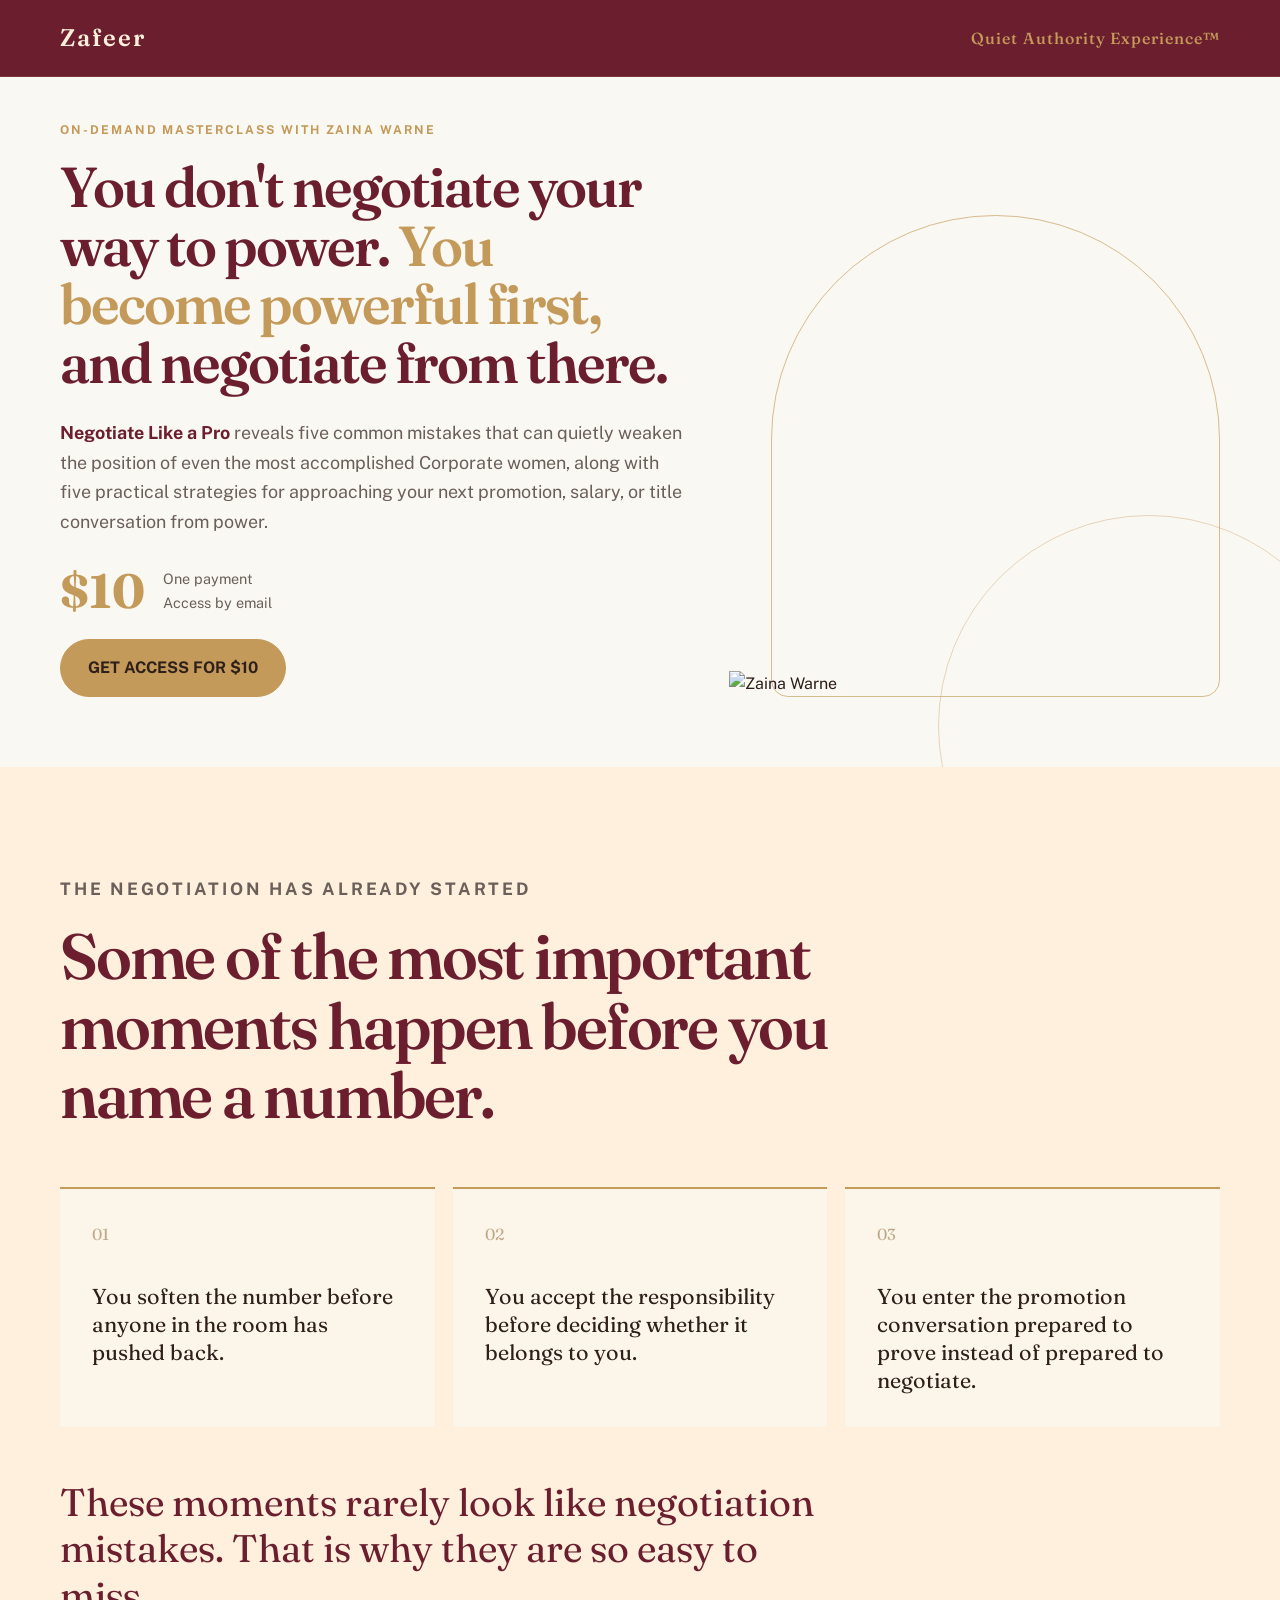
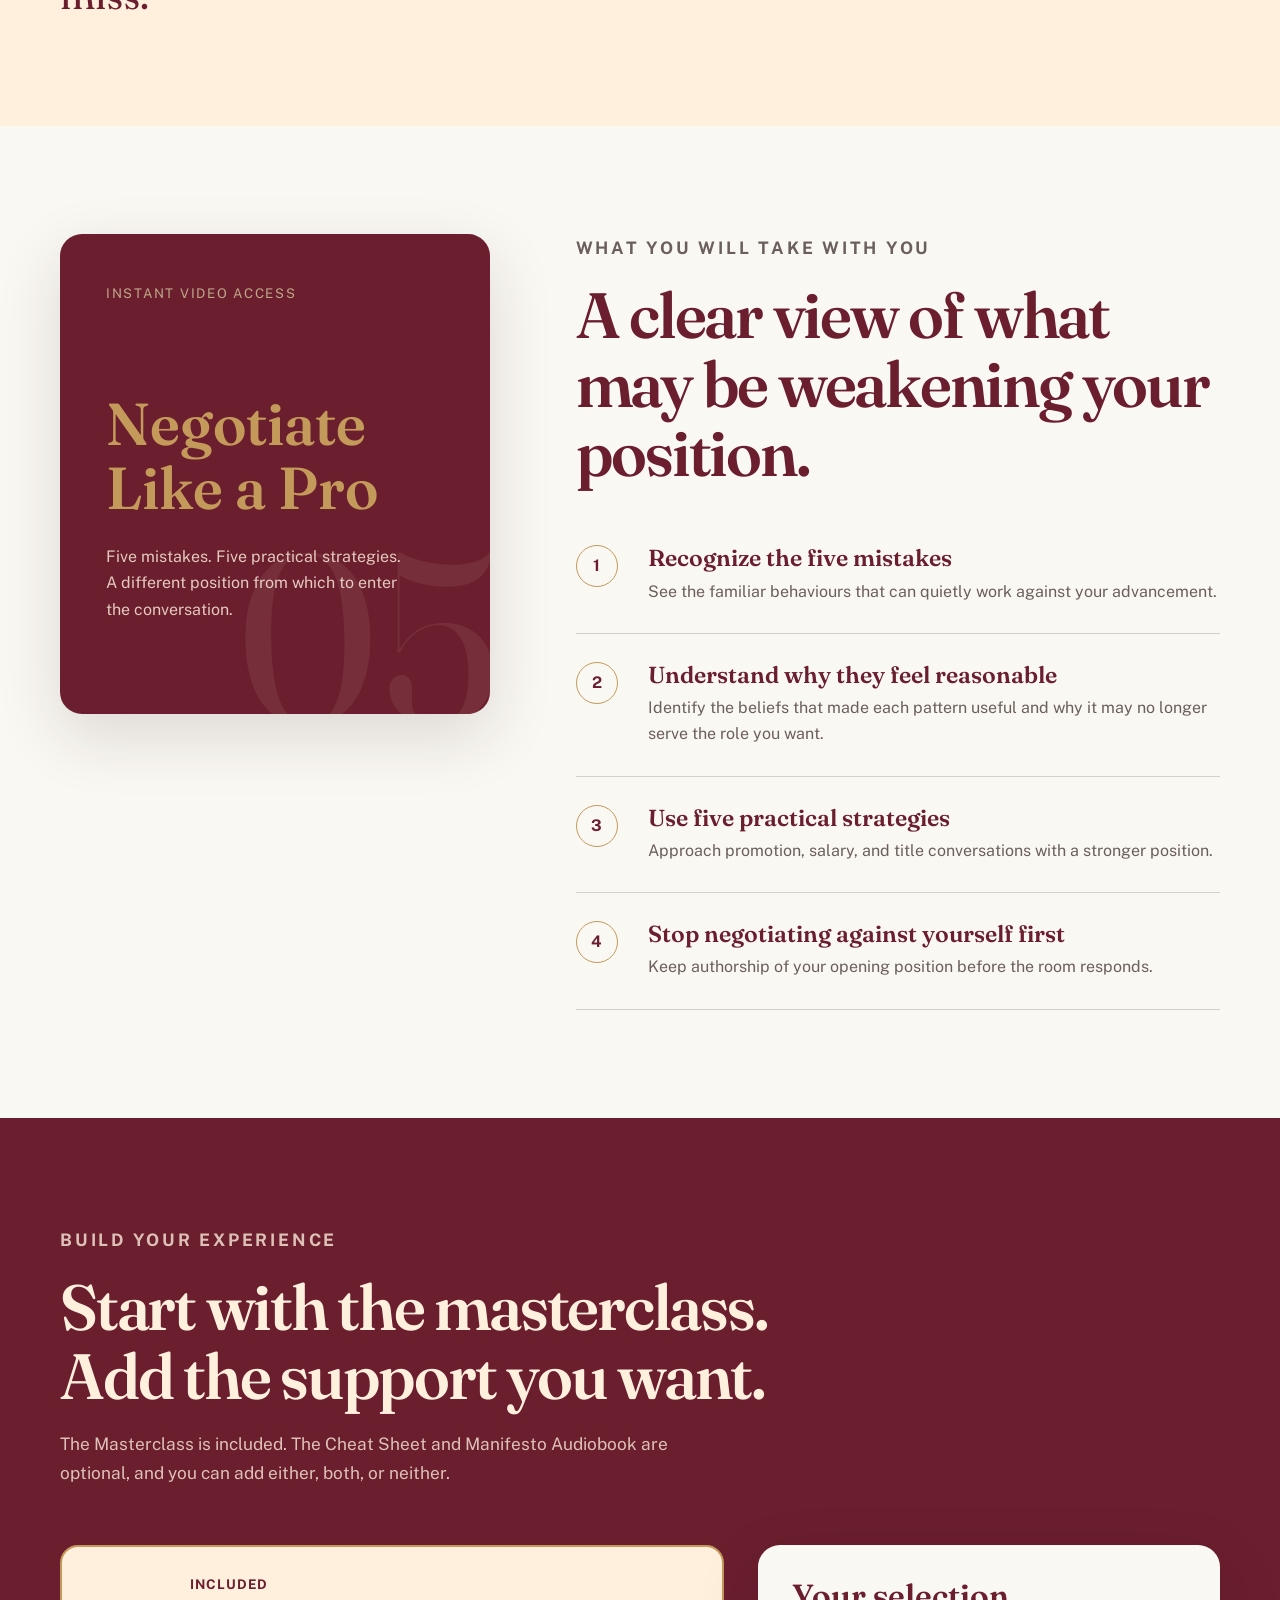
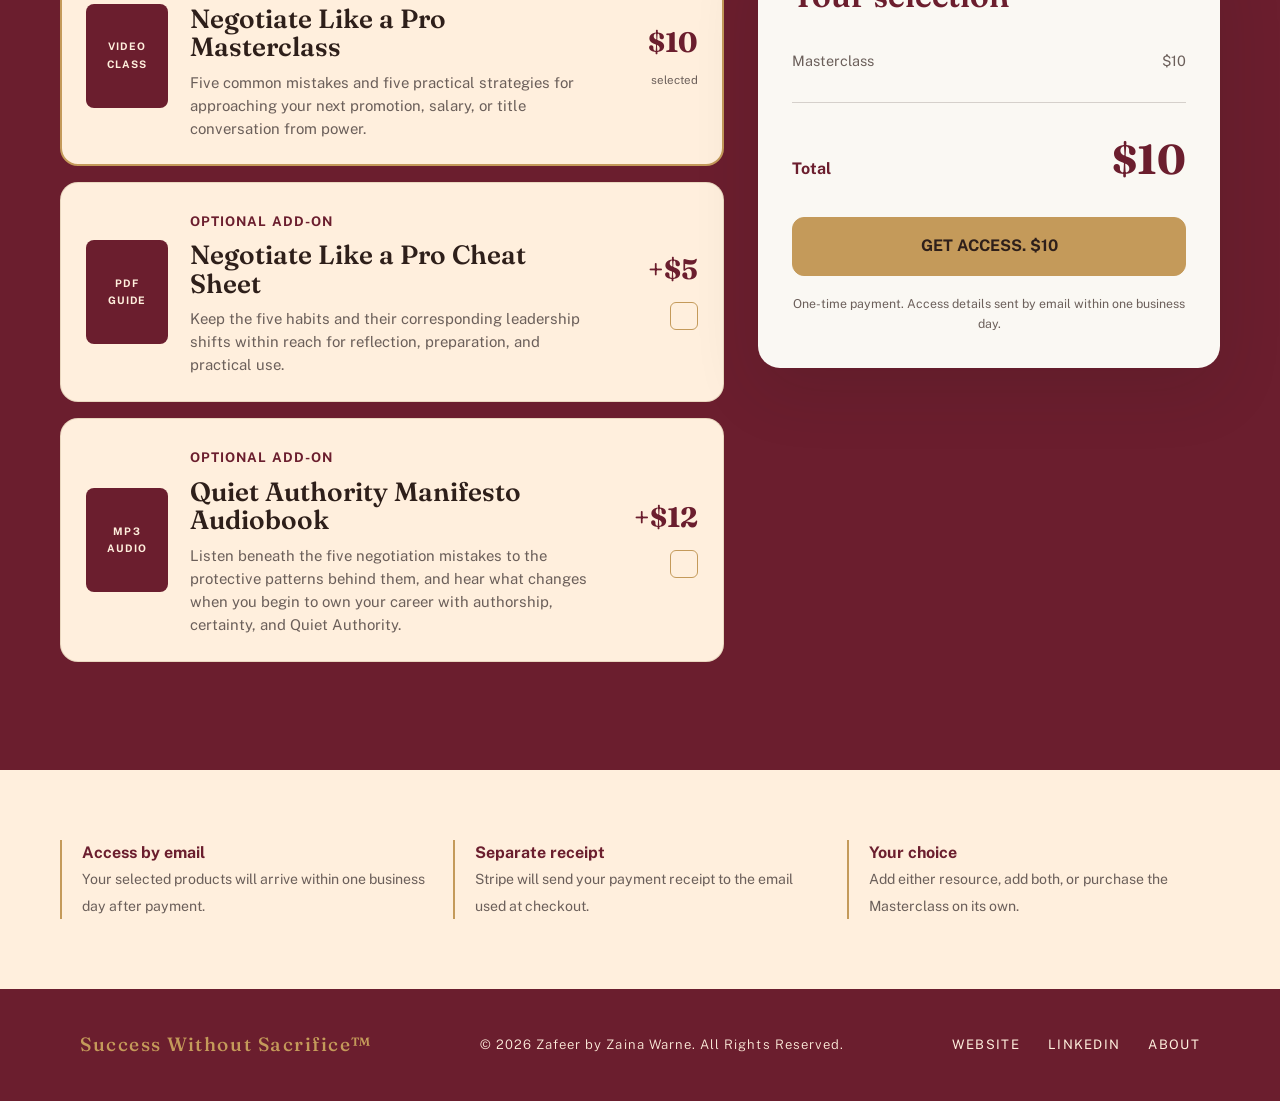
==== negotiate-like-a-pro/index.html @ c32754da "Add Negotiate Like a Pro sales and thank you pages Add Negotiate Like a Pro sales and thank you page" ====
<!doctype html>
<html lang="en">
<head>
  <meta charset="utf-8">
  <meta name="viewport" content="width=device-width, initial-scale=1">
  <meta name="description" content="Negotiate Like a Pro on-demand masterclass by Zaina Warne.">
  <title>Negotiate Like a Pro | Zaina Warne</title>
  <link rel="preconnect" href="https://fonts.googleapis.com">
  <link rel="preconnect" href="https://fonts.gstatic.com" crossorigin>
  <link href="https://fonts.googleapis.com/css2?family=Fraunces:opsz,wght@9..144,500;9..144,600&family=Public+Sans:wght@400;500;600;700&display=swap" rel="stylesheet">
  <style>
    :root {
      --burgundy: #6B1E2E;
      --charcoal: #2E1F1A;
      --muted: #6B5F5A;
      --gold: #C49A5A;
      --gold-muted: #BFA888;
      --cream: #FFEFDD;
      --cream-soft: #FAF8F3;
      --line: rgba(46, 31, 26, 0.18);
      --shadow: 0 22px 65px rgba(46, 31, 26, 0.14);
      --radius: 22px;
    }

    * { box-sizing: border-box; }
    html { scroll-behavior: smooth; }
    body {
      margin: 0;
      color: var(--charcoal);
      background: var(--cream-soft);
      font-family: "Public Sans", sans-serif;
      line-height: 1.65;
    }
    h1, h2, h3, p { margin-top: 0; }
    h1, h2, h3 {
      font-family: "Fraunces", serif;
      line-height: 1.08;
      font-weight: 600;
    }
    button, input { font: inherit; }
    a { color: inherit; }
    .wrap { width: min(1160px, calc(100% - 40px)); margin: 0 auto; }
    .eyebrow {
      margin-bottom: 18px;
      color: var(--gold);
      font-size: 0.76rem;
      font-weight: 700;
      letter-spacing: 0.16em;
      text-transform: uppercase;
    }

    nav {
      position: fixed; top: 0; left: 0; right: 0; z-index: 100;
      display: flex; align-items: center; justify-content: space-between;
      padding: 18px 60px;
      background: var(--burgundy);
      backdrop-filter: blur(10px);
      border-bottom: 1px solid rgba(196,154,90,0.2);
    }
    .nav-logo {
      font-family: 'Fraunces', serif;
      font-size: 1.5rem; font-weight: 600; letter-spacing: 0.08em;
      color: var(--cream); text-decoration: none;
    }
    .nav-cta {
      font-family: 'Fraunces', serif;
      font-size: 1rem; font-weight: 500; letter-spacing: 0.06em;
      color: var(--gold);
      background: none; border: none;
      padding: 0; cursor: pointer; text-decoration: none;
      transition: color 0.2s;
    }
    .nav-cta:hover { color: #d4aa6a; }
    .nav-cta:hover { background: var(--burgundy); }
    .hero {
      position: relative;
      overflow: hidden;
      min-height: 700px;
      color: var(--charcoal);
      background: var(--cream-soft);
    }
    .hero::after {
      content: "";
      position: absolute;
      inset: auto -80px -170px auto;
      width: 420px;
      height: 420px;
      border: 1px solid rgba(196, 154, 90, 0.38);
      border-radius: 50%;
    }
    .hero-grid {
      position: relative;
      z-index: 1;
      display: grid;
      grid-template-columns: 1.12fr 0.88fr;
      align-items: center;
      min-height: 700px;
      gap: 44px;
      padding: 120px 0 70px;
    }
    .hero h1 {
      max-width: 760px;
      margin-bottom: 26px;
      color: var(--burgundy);
      font-size: clamp(2.85rem, 4.4vw, 4.65rem);
      letter-spacing: -0.035em;
      line-height: 1.04;
    }
    .hero h1 span { color: var(--gold); }
    .hero-copy {
      max-width: 680px;
      margin-bottom: 30px;
      color: var(--muted);
      font-size: clamp(1.04rem, 1.4vw, 1.22rem);
    }
    .hero-copy strong { color: var(--burgundy); }
    .offer-line {
      display: flex;
      align-items: center;
      flex-wrap: wrap;
      gap: 18px;
      margin-bottom: 24px;
    }
    .price {
      font-family: "Fraunces", serif;
      color: var(--gold);
      font-size: 3rem;
      line-height: 1;
    }
    .access-note { color: var(--muted); font-size: 0.9rem; }
    .button {
      display: inline-flex;
      align-items: center;
      justify-content: center;
      min-height: 58px;
      padding: 15px 27px;
      border: 1px solid var(--gold);
      border-radius: 999px;
      color: var(--charcoal);
      background: var(--gold);
      font-weight: 700;
      text-decoration: none;
      cursor: pointer;
      transition: transform 180ms ease, background 180ms ease;
    }
    .button:hover { transform: translateY(-2px); background: var(--cream); }
    .hero .button:hover { color: var(--cream); background: var(--burgundy); }
    .hero-visual {
      position: relative;
      align-self: end;
      min-height: 540px;
    }
    .hero-visual::before {
      content: "";
      position: absolute;
      inset: 58px 0 0 42px;
      border: 1px solid rgba(196, 154, 90, 0.65);
      border-radius: 240px 240px 18px 18px;
    }
    .hero-photo {
      position: absolute;
      z-index: 1;
      right: 0;
      bottom: 0;
      width: min(100%, 510px);
      max-height: 560px;
      object-fit: contain;
      object-position: bottom center;
      filter: saturate(0.9) contrast(1.02);
    }

    section { padding: 108px 0; }
    .section-heading { max-width: 780px; margin-bottom: 58px; }
    .section-heading h2 {
      margin-bottom: 20px;
      color: var(--burgundy);
      font-size: clamp(2.5rem, 5vw, 4.7rem);
      letter-spacing: -0.035em;
    }
    .section-heading p { max-width: 680px; color: var(--muted); font-size: 1.08rem; }

    .recognition { background: var(--cream); }
    .moments {
      display: grid;
      grid-template-columns: repeat(3, 1fr);
      gap: 18px;
    }
    .moment {
      min-height: 225px;
      padding: 32px;
      border-top: 2px solid var(--gold);
      color: var(--charcoal);
      background: rgba(250, 248, 243, 0.62);
    }
    .moment-number {
      display: block;
      margin-bottom: 36px;
      color: var(--gold-muted);
      font-family: "Fraunces", serif;
      font-size: 1rem;
    }
    .moment p { margin: 0; font-family: "Fraunces", serif; font-size: 1.35rem; line-height: 1.3; }
    .recognition-close {
      max-width: 780px;
      margin: 52px 0 0;
      color: var(--burgundy);
      font-family: "Fraunces", serif;
      font-size: clamp(1.75rem, 3vw, 2.5rem);
      line-height: 1.2;
    }

    .inside { background: var(--cream-soft); }
    .inside-grid {
      display: grid;
      grid-template-columns: 0.8fr 1.2fr;
      align-items: start;
      gap: 86px;
    }
    .product-tile {
      position: sticky;
      top: 30px;
      overflow: hidden;
      min-height: 480px;
      padding: 46px;
      color: var(--cream);
      background: var(--burgundy);
      border-radius: var(--radius);
      box-shadow: var(--shadow);
    }
    .product-tile::after {
      content: "05";
      position: absolute;
      right: -12px;
      bottom: -42px;
      color: rgba(255, 239, 221, 0.08);
      font-family: "Fraunces", serif;
      font-size: 15rem;
      line-height: 1;
    }
    .product-tile small { color: var(--gold-muted); letter-spacing: 0.13em; text-transform: uppercase; }
    .product-tile h3 { margin: 86px 0 24px; color: var(--gold); font-size: 3.7rem; }
    .product-tile p { position: relative; z-index: 1; max-width: 300px; color: rgba(255, 239, 221, 0.82); }
    .outcomes { display: grid; gap: 0; }
    .outcome {
      display: grid;
      grid-template-columns: 54px 1fr;
      gap: 18px;
      padding: 28px 0;
      border-bottom: 1px solid var(--line);
    }
    .outcome:first-child { padding-top: 0; }
    .outcome-mark {
      display: grid;
      width: 42px;
      height: 42px;
      place-items: center;
      border: 1px solid var(--gold);
      border-radius: 50%;
      color: var(--burgundy);
      font-weight: 700;
    }
    .outcome h3 { margin-bottom: 8px; color: var(--burgundy); font-size: 1.45rem; }
    .outcome p { margin: 0; color: var(--muted); }

    .builder { background: var(--burgundy); }
    .builder .section-heading h2 { color: var(--cream); }
    .builder .section-heading p { color: rgba(255, 239, 221, 0.78); }
    .builder-grid {
      display: grid;
      grid-template-columns: 1.18fr 0.82fr;
      align-items: start;
      gap: 34px;
    }
    .selection-list { display: grid; gap: 16px; }
    .selection-card {
      display: grid;
      grid-template-columns: 82px 1fr auto;
      align-items: center;
      gap: 22px;
      padding: 25px;
      border: 1px solid rgba(191, 168, 136, 0.35);
      border-radius: 18px;
      color: var(--charcoal);
      background: var(--cream);
      cursor: pointer;
      transition: border-color 180ms ease, transform 180ms ease;
    }
    .selection-card:hover { transform: translateY(-2px); border-color: var(--gold); }
    .selection-card.selected { border: 2px solid var(--gold); padding: 24px; }
    .selection-card.included { cursor: default; }
    .selection-card.included:hover { transform: none; }
    .format-tile {
      display: grid;
      width: 82px;
      height: 104px;
      place-items: center;
      border-radius: 8px;
      color: var(--cream);
      background: var(--burgundy);
      font-size: 0.65rem;
      font-weight: 700;
      letter-spacing: 0.11em;
      text-align: center;
    }
    .selection-copy small { color: var(--burgundy); font-weight: 700; letter-spacing: 0.08em; text-transform: uppercase; }
    .selection-copy h3 { margin: 7px 0 9px; color: var(--charcoal); font-size: 1.65rem; }
    .selection-copy p { margin: 0; color: var(--muted); font-size: 0.93rem; line-height: 1.55; }
    .selection-price { min-width: 74px; text-align: right; }
    .selection-price strong { display: block; color: var(--burgundy); font-family: "Fraunces", serif; font-size: 1.75rem; }
    .selection-price span { color: var(--muted); font-size: 0.72rem; }
    .check {
      display: inline-grid;
      width: 28px;
      height: 28px;
      margin-top: 9px;
      place-items: center;
      border: 1px solid var(--gold);
      border-radius: 6px;
      color: var(--cream);
      background: transparent;
    }
    input:checked + .check { background: var(--burgundy); }
    input:checked + .check::after { content: "✓"; }
    .sr-only {
      position: absolute;
      width: 1px;
      height: 1px;
      padding: 0;
      margin: -1px;
      overflow: hidden;
      clip: rect(0, 0, 0, 0);
      border: 0;
    }
    .order-summary {
      position: sticky;
      top: 30px;
      padding: 34px;
      border-radius: var(--radius);
      color: var(--charcoal);
      background: var(--cream-soft);
      box-shadow: var(--shadow);
    }
    .order-summary h3 { margin-bottom: 26px; color: var(--burgundy); font-size: 2rem; }
    .summary-line, .summary-total {
      display: flex;
      justify-content: space-between;
      gap: 20px;
    }
    .summary-line { padding: 9px 0; color: var(--muted); font-size: 0.9rem; }
    .summary-line.optional[hidden] { display: none; }
    .summary-total {
      align-items: baseline;
      margin-top: 20px;
      padding-top: 22px;
      border-top: 1px solid var(--line);
      color: var(--burgundy);
      font-weight: 700;
    }
    .summary-total strong { font-family: "Fraunces", serif; font-size: 2.6rem; }
    .checkout-button { width: 100%; margin-top: 24px; border-radius: 12px; }
    .checkout-button:hover { background: var(--burgundy); color: var(--cream); }
    .secure-note { margin: 18px 0 0; color: var(--muted); font-size: 0.77rem; text-align: center; }
    .complete-note {
      display: none;
      margin: 18px 0 0;
      padding: 13px;
      border: 1px solid var(--gold-muted);
      border-radius: 10px;
      color: var(--burgundy);
      background: var(--cream);
      font-size: 0.82rem;
      font-weight: 700;
      text-align: center;
    }
    .complete-note.visible { display: block; }

    .delivery { padding: 70px 0; background: var(--cream); }
    .delivery-grid {
      display: grid;
      grid-template-columns: repeat(3, 1fr);
      gap: 20px;
    }
    .delivery-item { padding-left: 20px; border-left: 2px solid var(--gold); }
    .delivery-item strong { display: block; color: var(--burgundy); }
    .delivery-item span { color: var(--muted); font-size: 0.88rem; }
    footer {
      background: var(--burgundy); padding: 40px 80px;
      display: flex; align-items: center; justify-content: space-between;
    }
    a.footer-logo {
      text-decoration: none;
      transition: color 0.2s;
    }
    a.footer-logo:hover { color: #d4aa6a; }
    .footer-logo {
      font-family: 'Fraunces', serif;
      font-size: 1.2rem; font-weight: 500; color: var(--gold);
      letter-spacing: 0.08em;
    }
    .footer-copy {
      font-size: 0.82rem; font-weight: 300; color: var(--cream);
      letter-spacing: 0.08em;
    }
    .footer-links {
      display: flex; gap: 28px;
    }
    .footer-links a {
      font-size: 0.82rem; font-weight: 400; letter-spacing: 0.1em;
      text-transform: uppercase; color: var(--cream);
      text-decoration: none; transition: color 0.2s;
    }
    .footer-links a:hover { color: var(--gold); }

    @media (max-width: 900px) {
      nav { padding: 16px 24px; }
      .hero-grid, .inside-grid, .builder-grid { grid-template-columns: 1fr; }
      .hero-grid { padding-top: 112px; gap: 0; }
      .hero-visual { min-height: 480px; }
      .hero h1 { font-size: clamp(2.8rem, 10vw, 4.5rem); }
      .moments, .delivery-grid { grid-template-columns: 1fr; }
      .product-tile, .order-summary { position: relative; top: auto; }
      .inside-grid { gap: 48px; }
      footer { flex-direction: column; gap: 20px; text-align: center; padding: 32px 24px; }
    }
    @media (max-width: 620px) {
      .wrap { width: min(100% - 28px, 1160px); }
      section { padding: 76px 0; }
      .hero { min-height: auto; }
      .hero-grid { min-height: auto; }
      .hero-visual { min-height: 400px; }
      .hero-visual::before { inset: 45px 0 0 18px; }
      .selection-card { grid-template-columns: 58px 1fr; align-items: start; padding: 20px; }
      .selection-card.selected { padding: 19px; }
      .format-tile { width: 58px; height: 80px; font-size: 0.55rem; }
      .selection-price { grid-column: 2; display: flex; align-items: center; justify-content: space-between; width: 100%; text-align: left; }
      .selection-price strong { font-size: 1.45rem; }
      .product-tile { min-height: 410px; padding: 34px; }
      .product-tile h3 { margin-top: 64px; font-size: 3rem; }
    }
  </style>
</head>
<body>
  <nav>
    <a href="https://zafeer.ca" class="nav-logo">Zafeer</a>
    <a href="https://zainawarne.com/quiet-authority-experience.html" class="nav-cta">Quiet Authority Experience™</a>
  </nav>

  <header class="hero">
    <div class="wrap hero-grid">
      <div class="hero-content">
        <p class="eyebrow">On-demand masterclass with Zaina Warne</p>
        <h1>You don't negotiate your way to power. <span>You become powerful first,</span> and negotiate from there.</h1>
        <p class="hero-copy"><strong>Negotiate Like a Pro</strong> reveals five common mistakes that can quietly weaken the position of even the most accomplished Corporate women, along with five practical strategies for approaching your next promotion, salary, or title conversation from power.</p>
        <div class="offer-line">
          <strong class="price">$10</strong>
          <span class="access-note">One payment<br>Access by email</span>
        </div>
        <a class="button" href="#build-your-experience">GET ACCESS FOR $10</a>
      </div>
      <div class="hero-visual" aria-label="Zaina Warne, masterclass host">
        <img class="hero-photo" src="https://d1yei2z3i6k35z.cloudfront.net/17293768/69f8eba2c35301.43233652_me.png" alt="Zaina Warne">
      </div>
    </div>
  </header>

  <main>
    <section class="recognition">
      <div class="wrap">
        <div class="section-heading">
          <p class="eyebrow">The negotiation has already started</p>
          <h2>Some of the most important moments happen before you name a number.</h2>
        </div>
        <div class="moments">
          <article class="moment">
            <span class="moment-number">01</span>
            <p>You soften the number before anyone in the room has pushed back.</p>
          </article>
          <article class="moment">
            <span class="moment-number">02</span>
            <p>You accept the responsibility before deciding whether it belongs to you.</p>
          </article>
          <article class="moment">
            <span class="moment-number">03</span>
            <p>You enter the promotion conversation prepared to prove instead of prepared to negotiate.</p>
          </article>
        </div>
        <p class="recognition-close">These moments rarely look like negotiation mistakes. That is why they are so easy to miss.</p>
      </div>
    </section>

    <section class="inside">
      <div class="wrap inside-grid">
        <div class="product-tile" aria-label="Negotiate Like a Pro masterclass">
          <small>Instant video access</small>
          <h3>Negotiate<br>Like a Pro</h3>
          <p>Five mistakes. Five practical strategies. A different position from which to enter the conversation.</p>
        </div>
        <div>
          <div class="section-heading">
            <p class="eyebrow">What you will take with you</p>
            <h2>A clear view of what may be weakening your position.</h2>
          </div>
          <div class="outcomes">
            <article class="outcome">
              <span class="outcome-mark">1</span>
              <div><h3>Recognize the five mistakes</h3><p>See the familiar behaviours that can quietly work against your advancement.</p></div>
            </article>
            <article class="outcome">
              <span class="outcome-mark">2</span>
              <div><h3>Understand why they feel reasonable</h3><p>Identify the beliefs that made each pattern useful and why it may no longer serve the role you want.</p></div>
            </article>
            <article class="outcome">
              <span class="outcome-mark">3</span>
              <div><h3>Use five practical strategies</h3><p>Approach promotion, salary, and title conversations with a stronger position.</p></div>
            </article>
            <article class="outcome">
              <span class="outcome-mark">4</span>
              <div><h3>Stop negotiating against yourself first</h3><p>Keep authorship of your opening position before the room responds.</p></div>
            </article>
          </div>
        </div>
      </div>
    </section>

    <section class="builder" id="build-your-experience">
      <div class="wrap">
        <div class="section-heading">
          <p class="eyebrow">Build your experience</p>
          <h2>Start with the masterclass. Add the support you want.</h2>
          <p>The Masterclass is included. The Cheat Sheet and Manifesto Audiobook are optional, and you can add either, both, or neither.</p>
        </div>

        <div class="builder-grid">
          <div class="selection-list">
            <article class="selection-card included selected">
              <div class="format-tile">VIDEO<br>CLASS</div>
              <div class="selection-copy">
                <small>Included</small>
                <h3>Negotiate Like a Pro Masterclass</h3>
                <p>Five common mistakes and five practical strategies for approaching your next promotion, salary, or title conversation from power.</p>
              </div>
              <div class="selection-price"><strong>$10</strong><span>selected</span></div>
            </article>

            <label class="selection-card" id="cheat-card">
              <div class="format-tile">PDF<br>GUIDE</div>
              <div class="selection-copy">
                <small>Optional add-on</small>
                <h3>Negotiate Like a Pro Cheat Sheet</h3>
                <p>Keep the five habits and their corresponding leadership shifts within reach for reflection, preparation, and practical use.</p>
              </div>
              <div class="selection-price">
                <strong>+$5</strong>
                <input class="sr-only" type="checkbox" id="cheat" aria-label="Add the Negotiate Like a Pro Cheat Sheet for five dollars">
                <span class="check" aria-hidden="true"></span>
              </div>
            </label>

            <label class="selection-card" id="audio-card">
              <div class="format-tile">MP3<br>AUDIO</div>
              <div class="selection-copy">
                <small>Optional add-on</small>
                <h3>Quiet Authority Manifesto Audiobook</h3>
                <p>Listen beneath the five negotiation mistakes to the protective patterns behind them, and hear what changes when you begin to own your career with authorship, certainty, and Quiet Authority.</p>
              </div>
              <div class="selection-price">
                <strong>+$12</strong>
                <input class="sr-only" type="checkbox" id="audio" aria-label="Add the Quiet Authority Manifesto Audiobook for twelve dollars">
                <span class="check" aria-hidden="true"></span>
              </div>
            </label>
          </div>

          <aside class="order-summary" aria-live="polite">
            <h3>Your selection</h3>
            <div class="summary-line"><span>Masterclass</span><span>$10</span></div>
            <div class="summary-line optional" id="cheat-summary" hidden><span>Cheat Sheet</span><span>$5</span></div>
            <div class="summary-line optional" id="audio-summary" hidden><span>Manifesto Audiobook</span><span>$12</span></div>
            <div class="summary-total"><span>Total</span><strong id="total">$10</strong></div>
            <button class="button checkout-button" id="checkout" type="button">GET ACCESS. $10</button>
            <p class="secure-note">One-time payment. Access details sent by email within one business day.</p>
            <p class="complete-note" id="complete-note">The Complete Quiet Authority Collection</p>
          </aside>
        </div>
      </div>
    </section>

    <section class="delivery">
      <div class="wrap delivery-grid">
        <div class="delivery-item"><strong>Access by email</strong><span>Your selected products will arrive within one business day after payment.</span></div>
        <div class="delivery-item"><strong>Separate receipt</strong><span>Stripe will send your payment receipt to the email used at checkout.</span></div>
        <div class="delivery-item"><strong>Your choice</strong><span>Add either resource, add both, or purchase the Masterclass on its own.</span></div>
      </div>
    </section>
  </main>

  <footer>
    <a href="https://zafeer.ca/success-without-sacrifice-payment.html" class="footer-logo">Success Without Sacrifice™</a>
    <div class="footer-copy">© 2026 Zafeer by Zaina Warne. All Rights Reserved.</div>
    <div class="footer-links">
      <a href="https://zafeer.ca" target="_blank">Website</a>
      <a href="https://linkedin.com/in/zaina-warne" target="_blank">LinkedIn</a>
      <a href="https://zafeer.ca/about.html" target="_blank">About</a>
    </div>
  </footer>

  <script>
    const cheat = document.querySelector('#cheat');
    const audio = document.querySelector('#audio');
    const total = document.querySelector('#total');
    const checkout = document.querySelector('#checkout');
    const cheatSummary = document.querySelector('#cheat-summary');
    const audioSummary = document.querySelector('#audio-summary');
    const completeNote = document.querySelector('#complete-note');
    const checkoutLinks = {
      masterclass: 'https://buy.stripe.com/9B68wQ7sy26K4I1cKy0oM07',
      cheatSheet: 'https://buy.stripe.com/00w4gAeV07r47UdcKy0oM08',
      audiobook: 'https://buy.stripe.com/00w14o6ou5iWb6p6ma0oM09',
      complete: 'https://buy.stripe.com/8x200k7sy9zceiBcKy0oM0a'
    };

    function getCheckoutLink() {
      if (cheat.checked && audio.checked) return checkoutLinks.complete;
      if (cheat.checked) return checkoutLinks.cheatSheet;
      if (audio.checked) return checkoutLinks.audiobook;
      return checkoutLinks.masterclass;
    }

    function updateOrder() {
      const amount = 10 + (cheat.checked ? 5 : 0) + (audio.checked ? 12 : 0);
      total.textContent = `$${amount}`;
      checkout.textContent = `GET ACCESS. $${amount}`;
      cheatSummary.hidden = !cheat.checked;
      audioSummary.hidden = !audio.checked;
      document.querySelector('#cheat-card').classList.toggle('selected', cheat.checked);
      document.querySelector('#audio-card').classList.toggle('selected', audio.checked);
      completeNote.classList.toggle('visible', cheat.checked && audio.checked);
      checkout.dataset.paymentLink = getCheckoutLink();
      checkout.setAttribute('aria-label', `Get access for $${amount}`);
    }

    cheat.addEventListener('change', updateOrder);
    audio.addEventListener('change', updateOrder);
    checkout.addEventListener('click', () => {
      checkout.disabled = true;
      checkout.textContent = 'OPENING SECURE CHECKOUT';
      window.location.assign(getCheckoutLink());
    });

    updateOrder();
  </script>
</body>
</html>
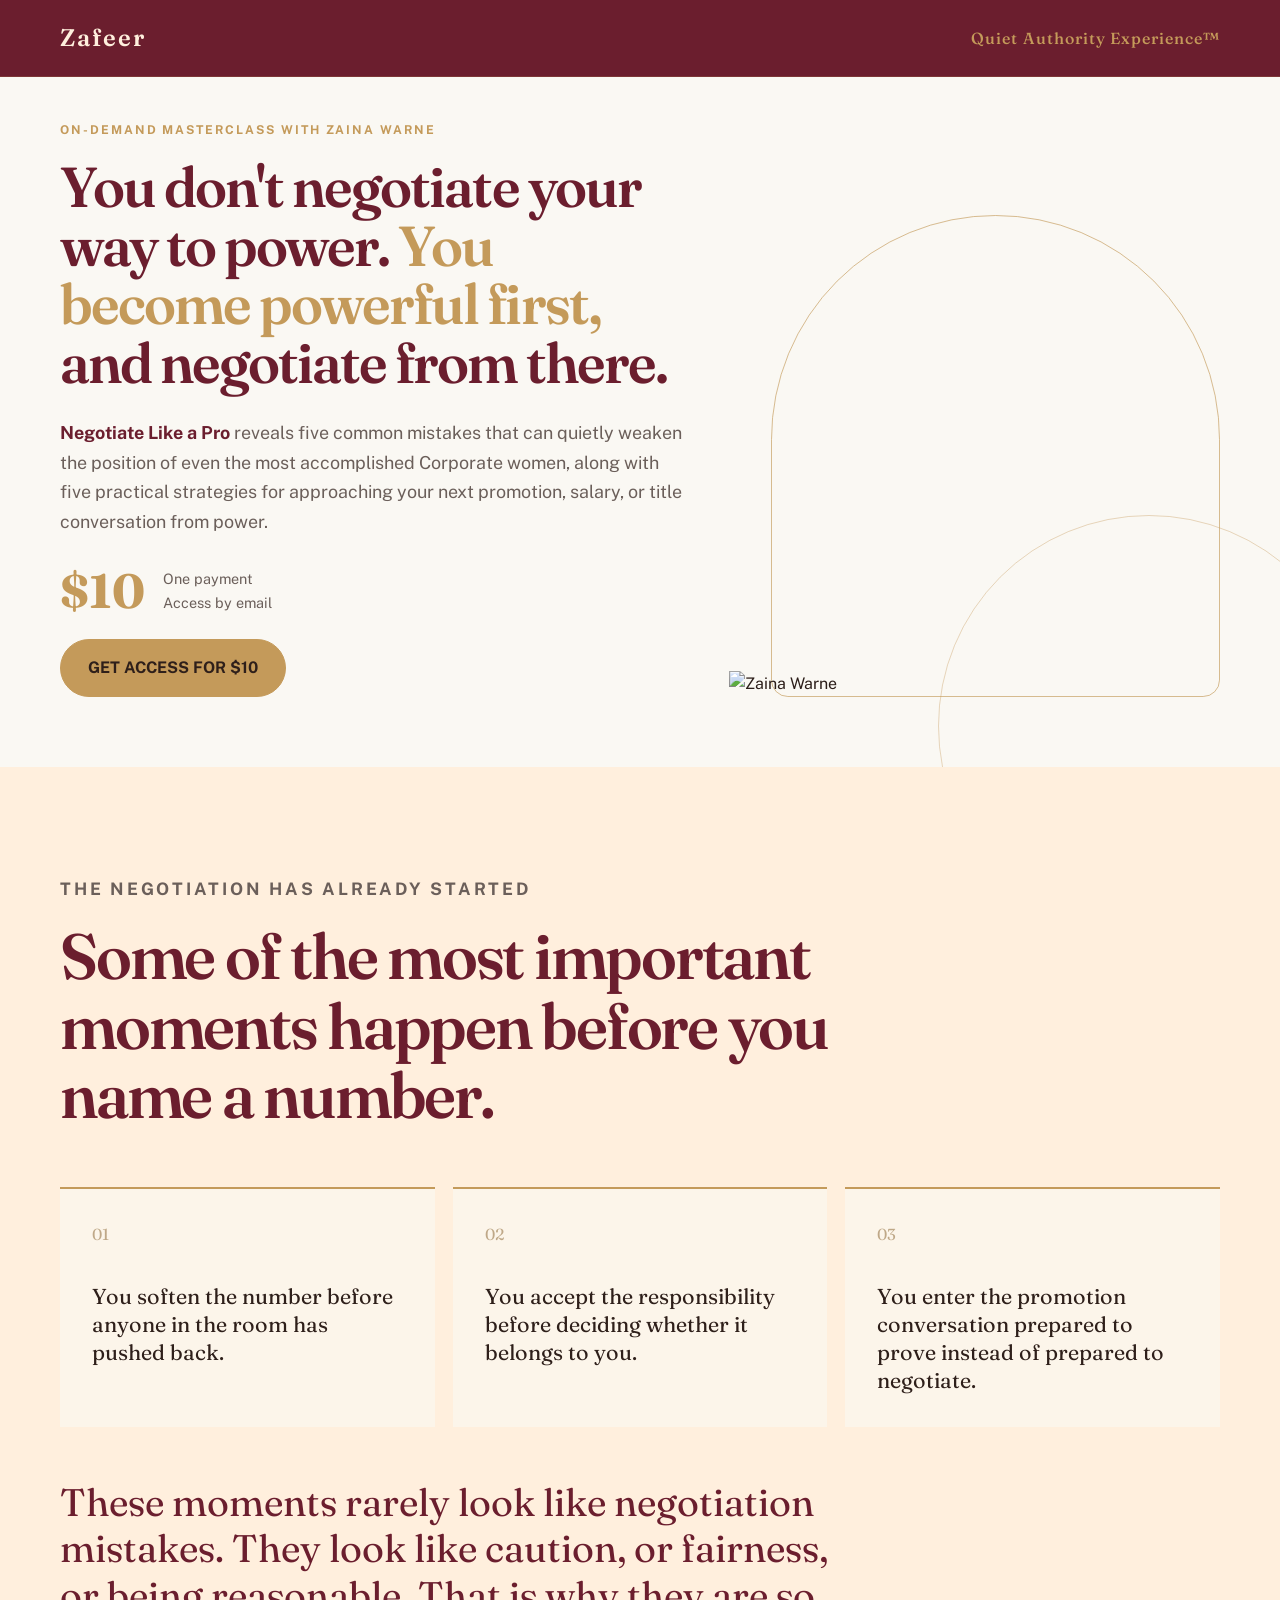
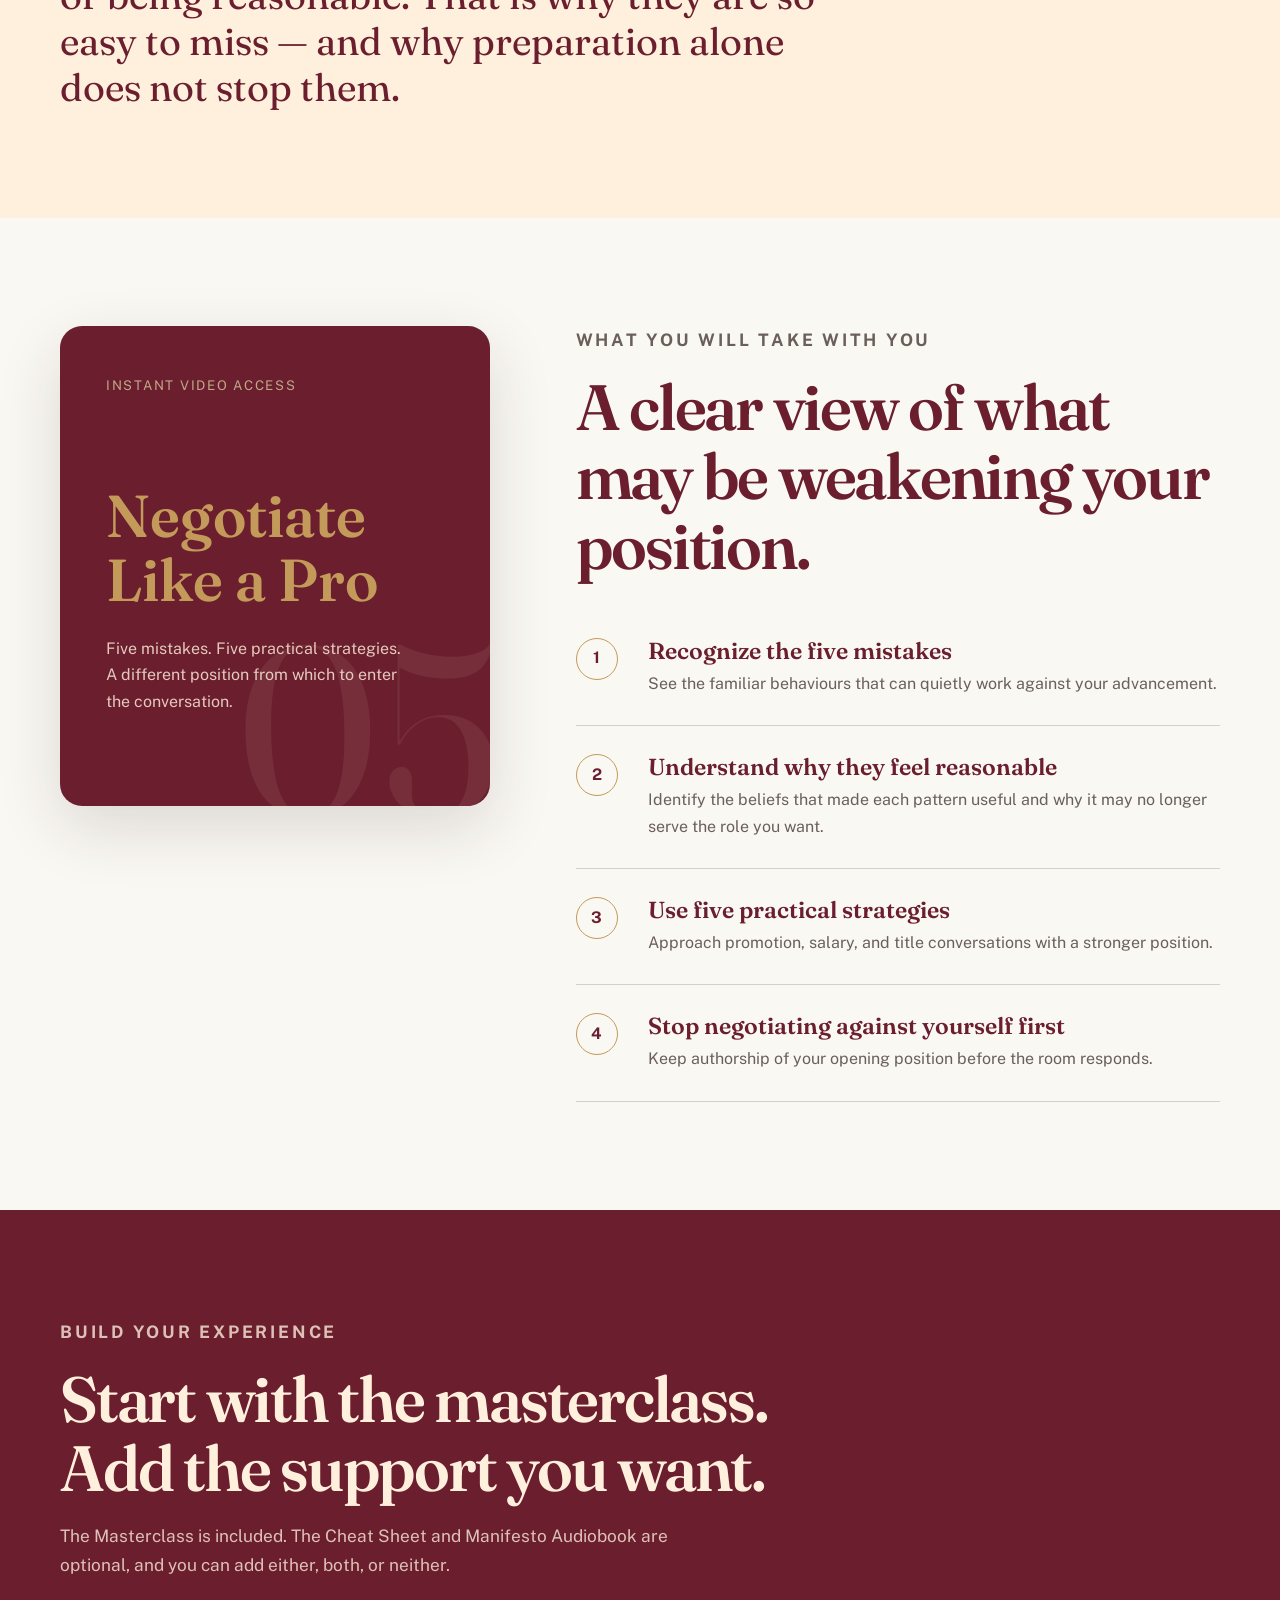
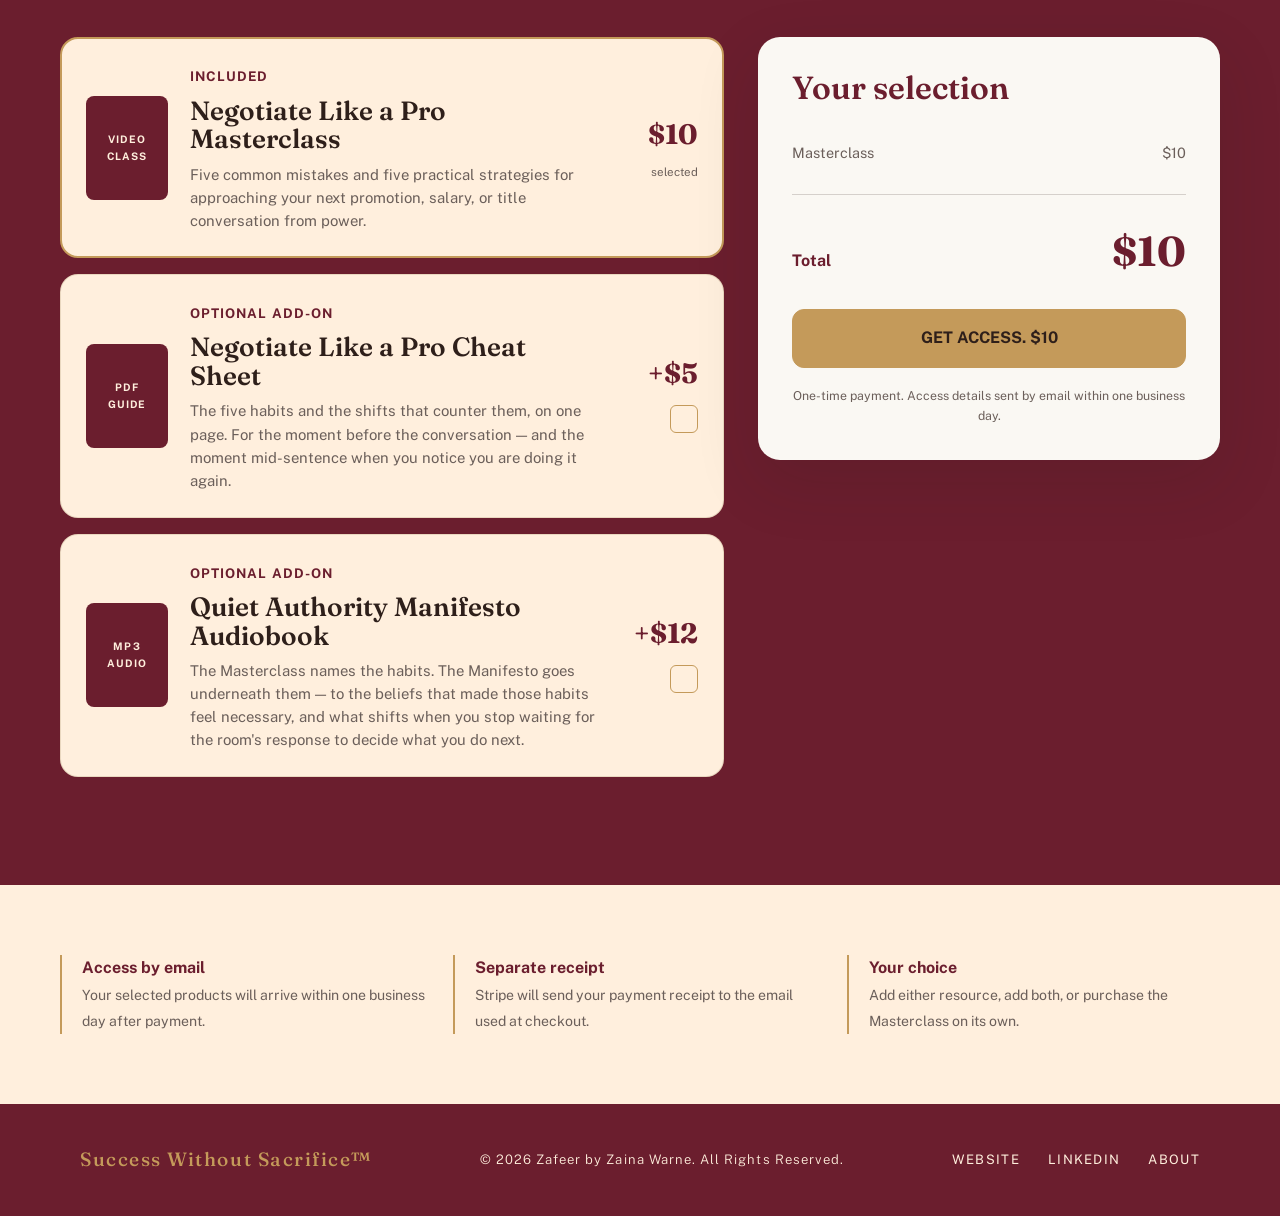
==== commit 25da2525: "Negotiate Like a Pro copy revisions" ====
--- a/negotiate-like-a-pro/index.html
+++ b/negotiate-like-a-pro/index.html
@@ -484,7 +484,7 @@
             <p>You enter the promotion conversation prepared to prove instead of prepared to negotiate.</p>
           </article>
         </div>
-        <p class="recognition-close">These moments rarely look like negotiation mistakes. That is why they are so easy to miss.</p>
+        <p class="recognition-close">These moments rarely look like negotiation mistakes. They look like caution, or fairness, or being reasonable. That is why they are so easy to miss — and why preparation alone does not stop them.</p>
       </div>
     </section>
 
@@ -547,7 +547,7 @@
               <div class="selection-copy">
                 <small>Optional add-on</small>
                 <h3>Negotiate Like a Pro Cheat Sheet</h3>
-                <p>Keep the five habits and their corresponding leadership shifts within reach for reflection, preparation, and practical use.</p>
+                <p>The five habits and the shifts that counter them, on one page. For the moment before the conversation — and the moment mid-sentence when you notice you are doing it again.</p>
               </div>
               <div class="selection-price">
                 <strong>+$5</strong>
@@ -561,7 +561,7 @@
               <div class="selection-copy">
                 <small>Optional add-on</small>
                 <h3>Quiet Authority Manifesto Audiobook</h3>
-                <p>Listen beneath the five negotiation mistakes to the protective patterns behind them, and hear what changes when you begin to own your career with authorship, certainty, and Quiet Authority.</p>
+                <p>The Masterclass names the habits. The Manifesto goes underneath them — to the beliefs that made those habits feel necessary, and what shifts when you stop waiting for the room's response to decide what you do next.</p>
               </div>
               <div class="selection-price">
                 <strong>+$12</strong>
@@ -647,6 +647,11 @@
       window.location.assign(getCheckoutLink());
     });
 
+    window.addEventListener('pageshow', () => {
+      checkout.disabled = false;
+      updateOrder();
+    });
+
     updateOrder();
   </script>
 </body>
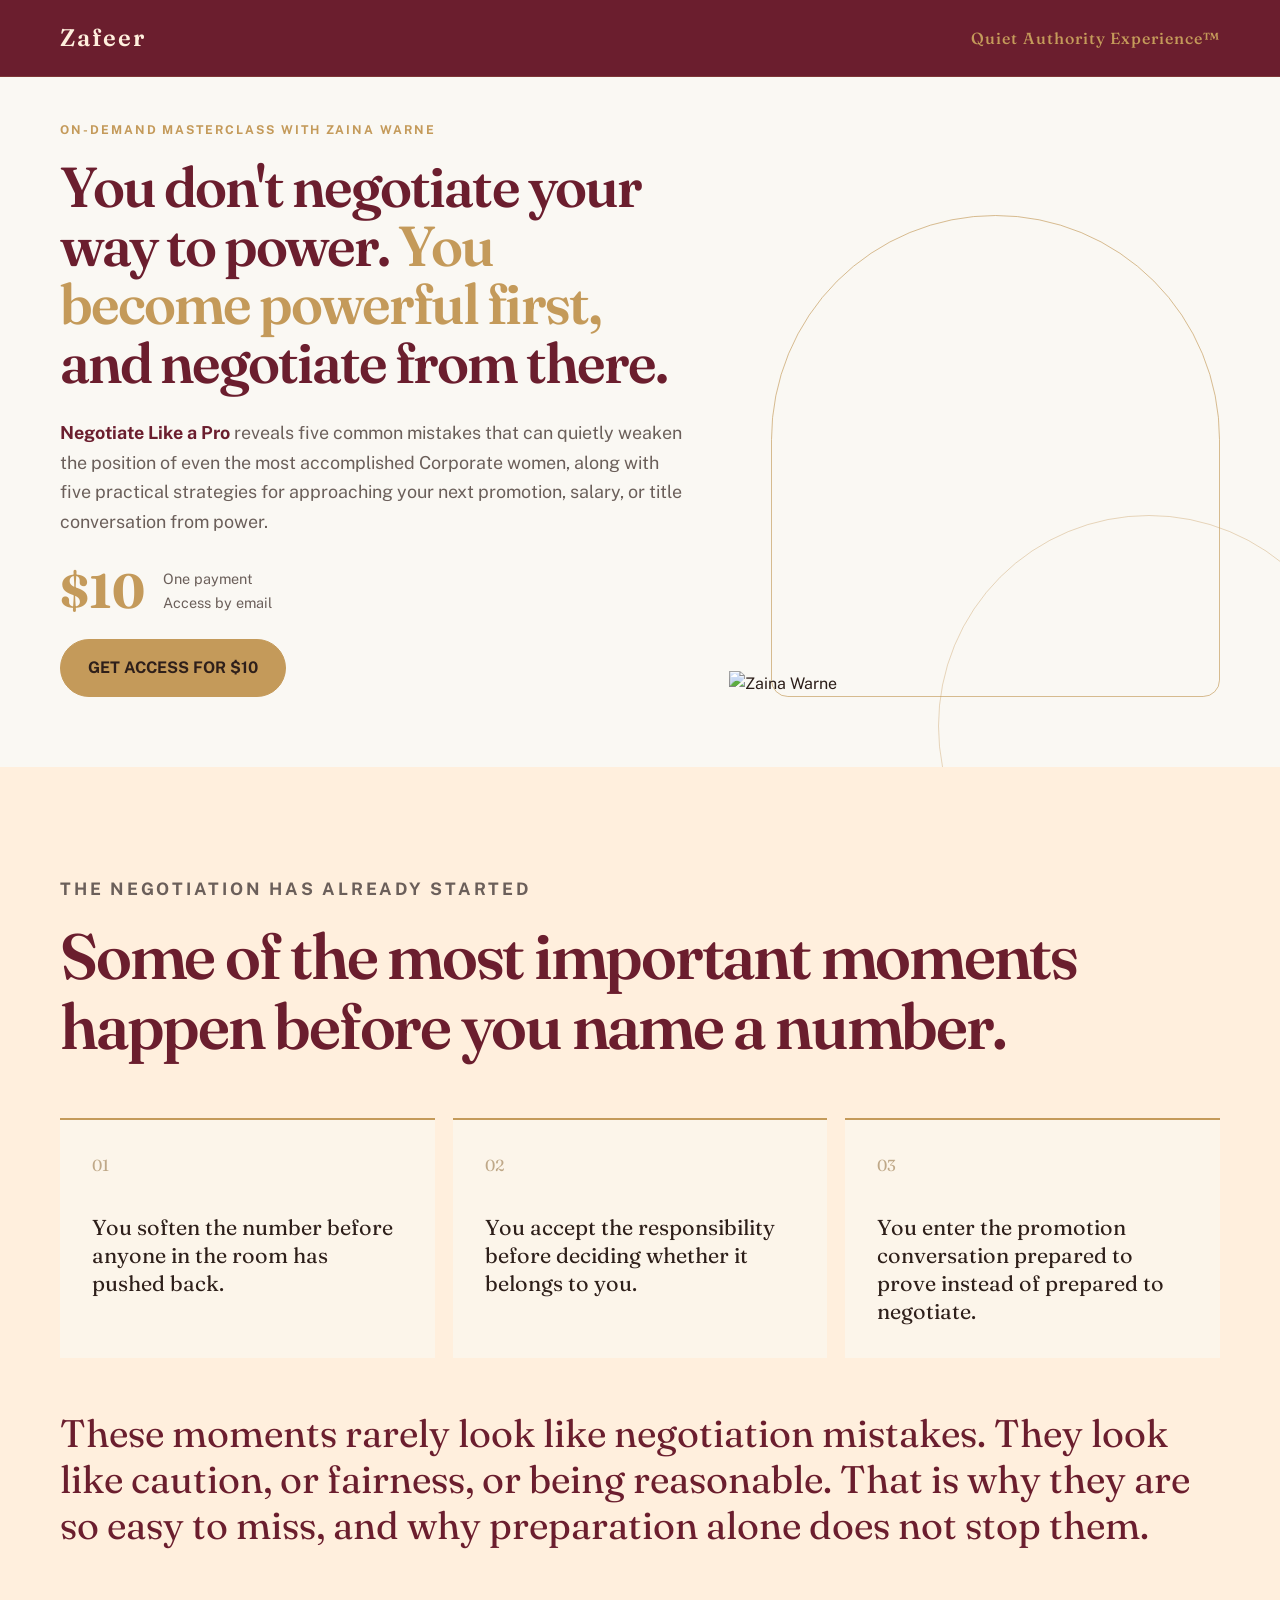
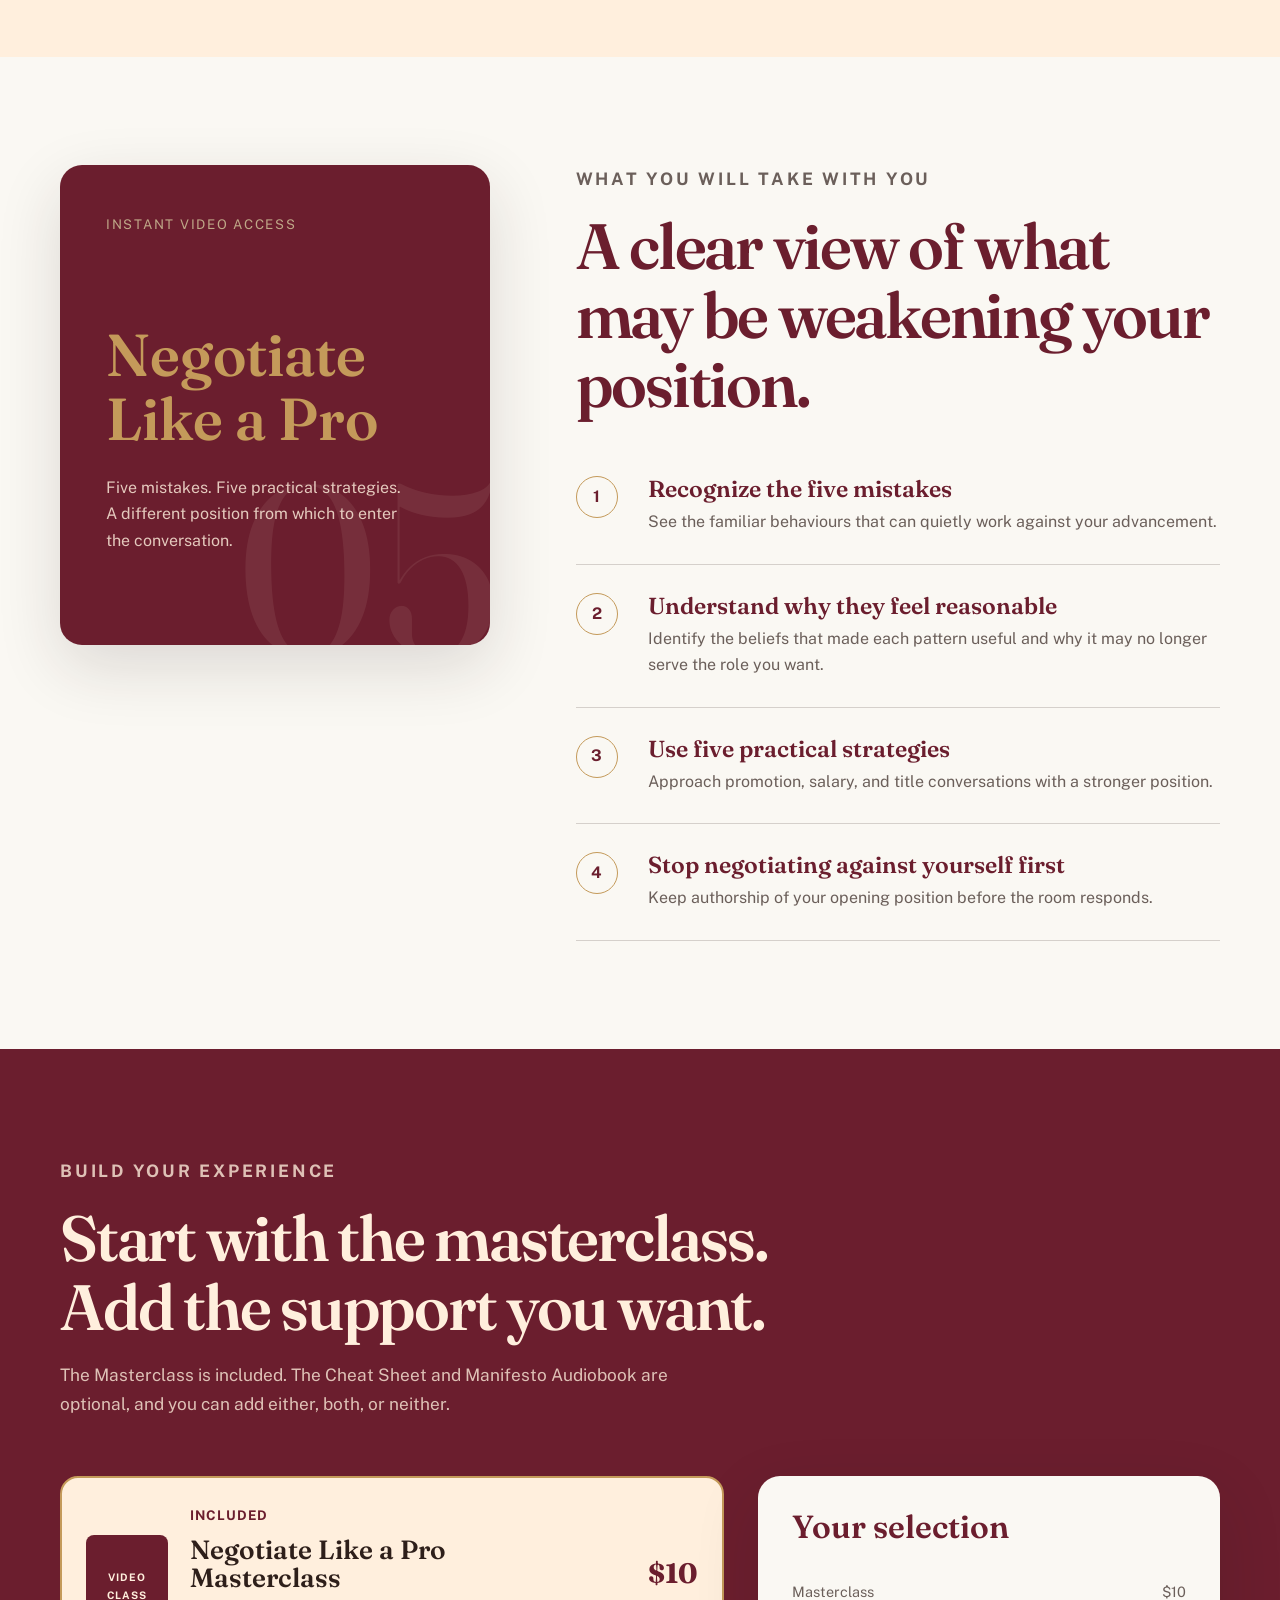
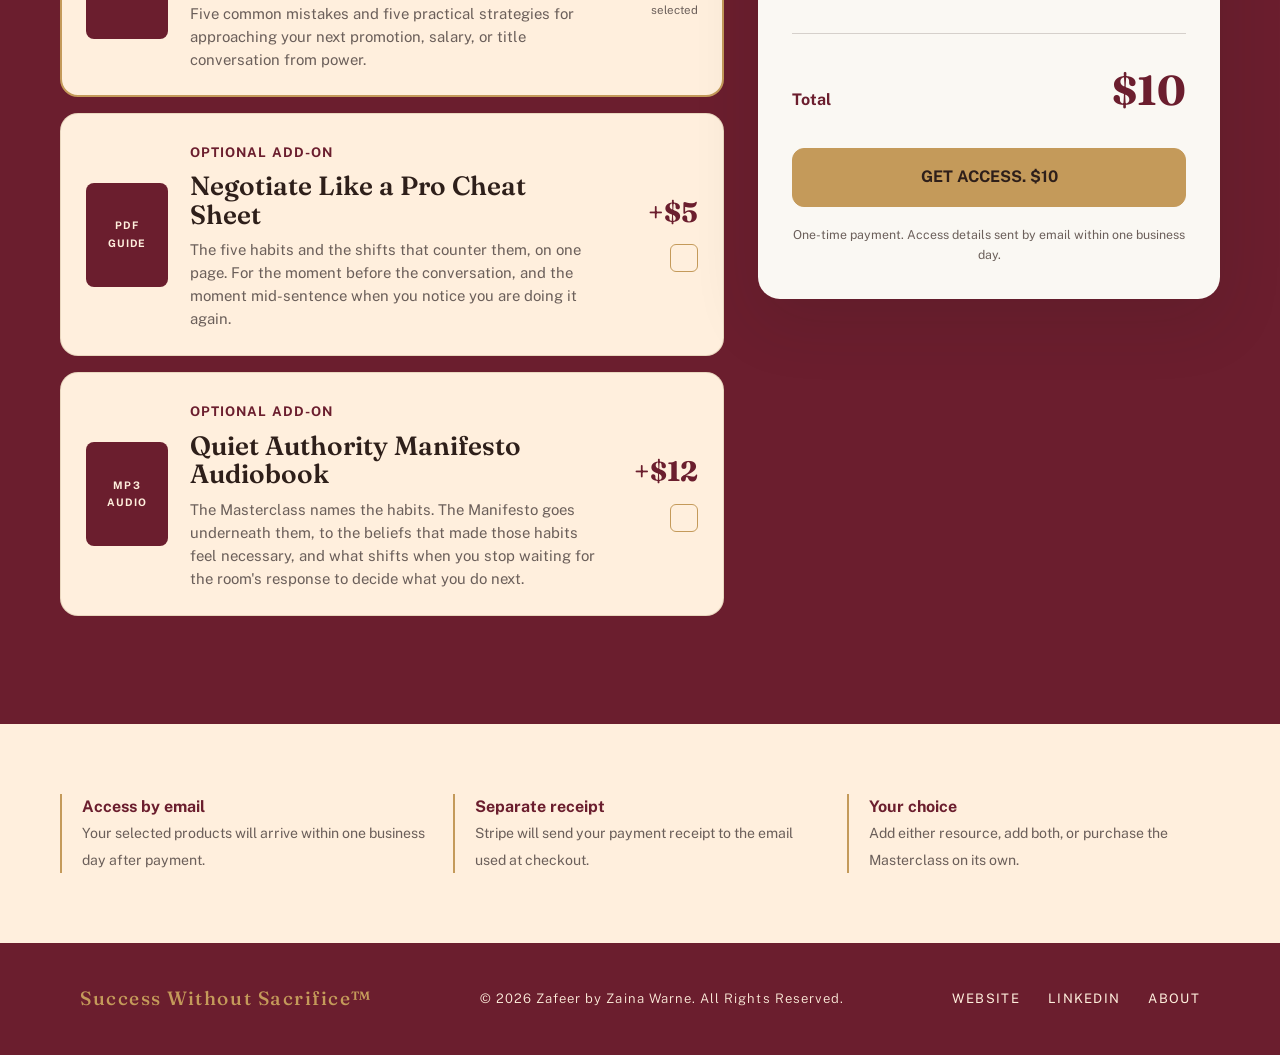
==== commit f9666478: "revised NLP index page" ====
--- a/negotiate-like-a-pro/index.html
+++ b/negotiate-like-a-pro/index.html
@@ -180,6 +180,7 @@
     .section-heading p { max-width: 680px; color: var(--muted); font-size: 1.08rem; }
 
     .recognition { background: var(--cream); }
+    .recognition .section-heading { max-width: 100%; }
     .moments {
       display: grid;
       grid-template-columns: repeat(3, 1fr);
@@ -201,7 +202,7 @@
     }
     .moment p { margin: 0; font-family: "Fraunces", serif; font-size: 1.35rem; line-height: 1.3; }
     .recognition-close {
-      max-width: 780px;
+      max-width: 100%;
       margin: 52px 0 0;
       color: var(--burgundy);
       font-family: "Fraunces", serif;
@@ -484,7 +485,7 @@
             <p>You enter the promotion conversation prepared to prove instead of prepared to negotiate.</p>
           </article>
         </div>
-        <p class="recognition-close">These moments rarely look like negotiation mistakes. They look like caution, or fairness, or being reasonable. That is why they are so easy to miss — and why preparation alone does not stop them.</p>
+        <p class="recognition-close">These moments rarely look like negotiation mistakes. They look like caution, or fairness, or being reasonable. That is why they are so easy to miss, and why preparation alone does not stop them.</p>
       </div>
     </section>
 
@@ -547,7 +548,7 @@
               <div class="selection-copy">
                 <small>Optional add-on</small>
                 <h3>Negotiate Like a Pro Cheat Sheet</h3>
-                <p>The five habits and the shifts that counter them, on one page. For the moment before the conversation — and the moment mid-sentence when you notice you are doing it again.</p>
+                <p>The five habits and the shifts that counter them, on one page. For the moment before the conversation, and the moment mid-sentence when you notice you are doing it again.</p>
               </div>
               <div class="selection-price">
                 <strong>+$5</strong>
@@ -561,7 +562,7 @@
               <div class="selection-copy">
                 <small>Optional add-on</small>
                 <h3>Quiet Authority Manifesto Audiobook</h3>
-                <p>The Masterclass names the habits. The Manifesto goes underneath them — to the beliefs that made those habits feel necessary, and what shifts when you stop waiting for the room's response to decide what you do next.</p>
+                <p>The Masterclass names the habits. The Manifesto goes underneath them, to the beliefs that made those habits feel necessary, and what shifts when you stop waiting for the room's response to decide what you do next.</p>
               </div>
               <div class="selection-price">
                 <strong>+$12</strong>
